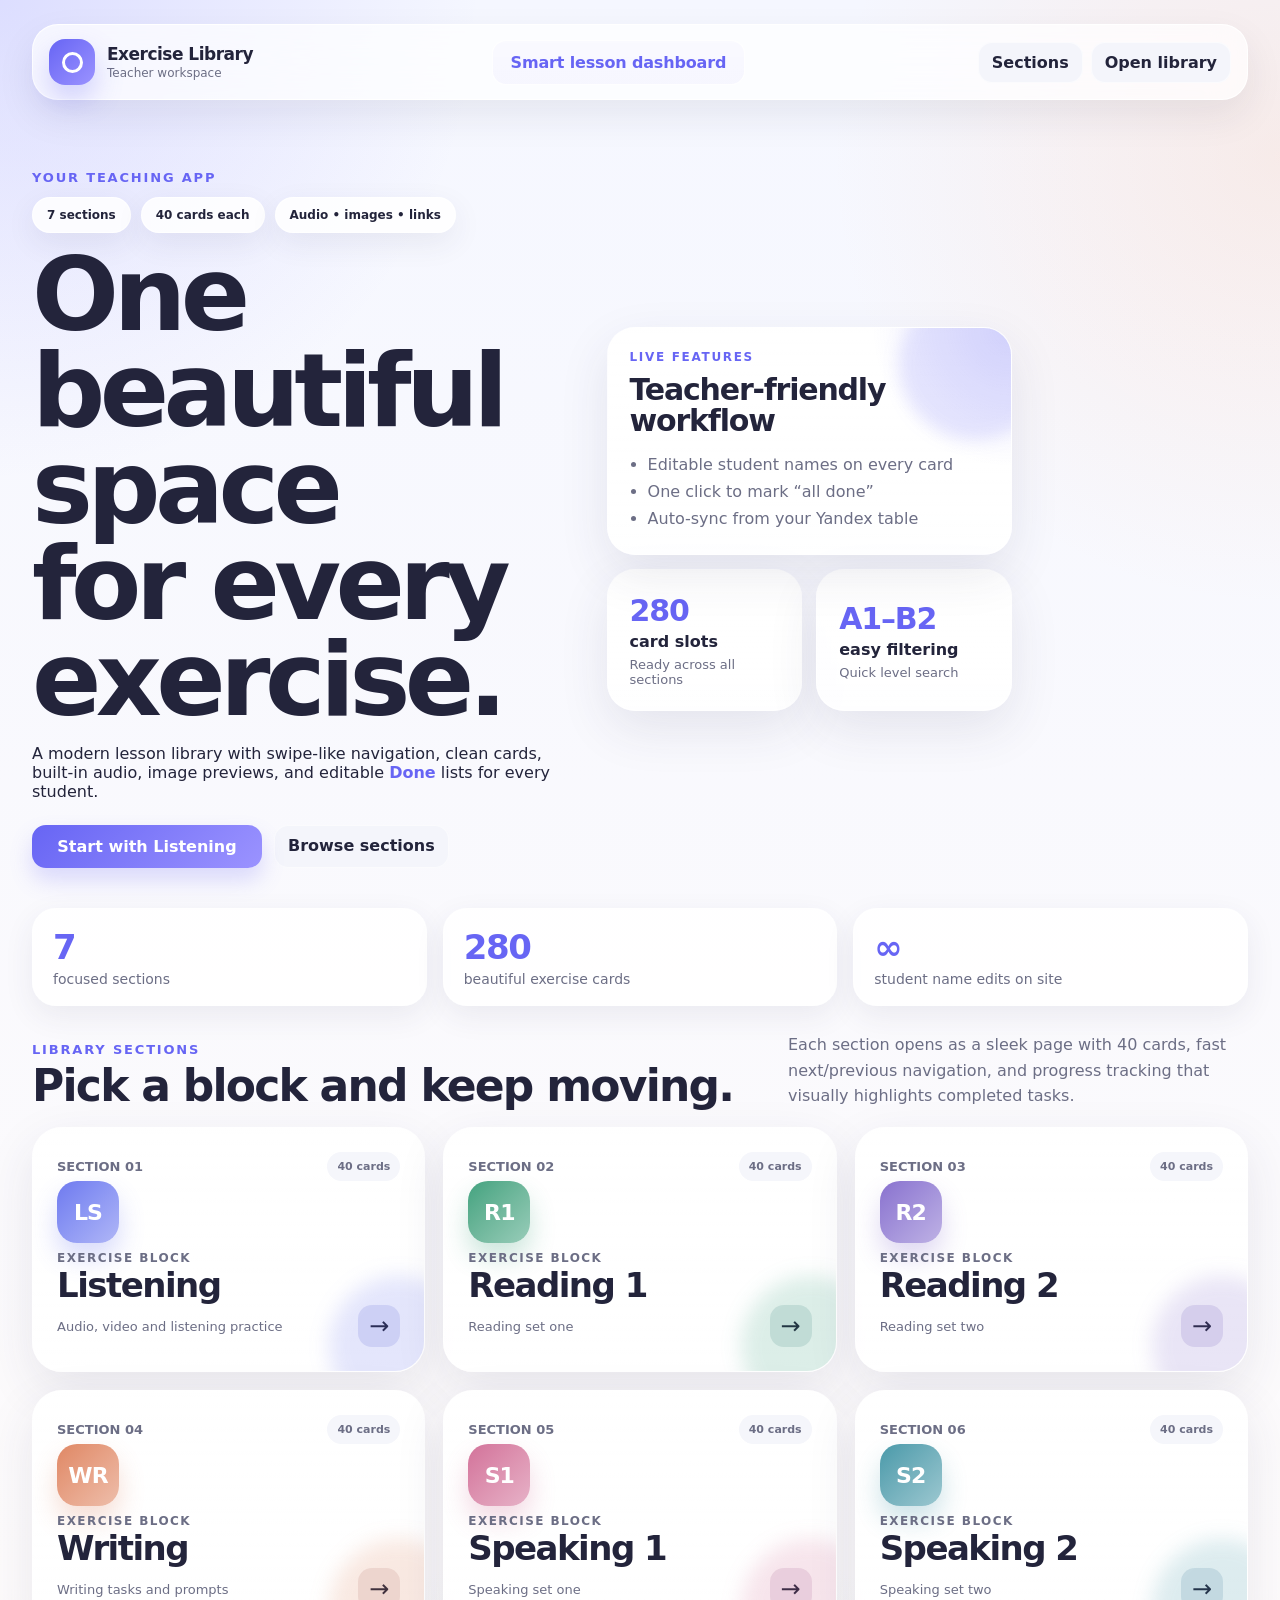
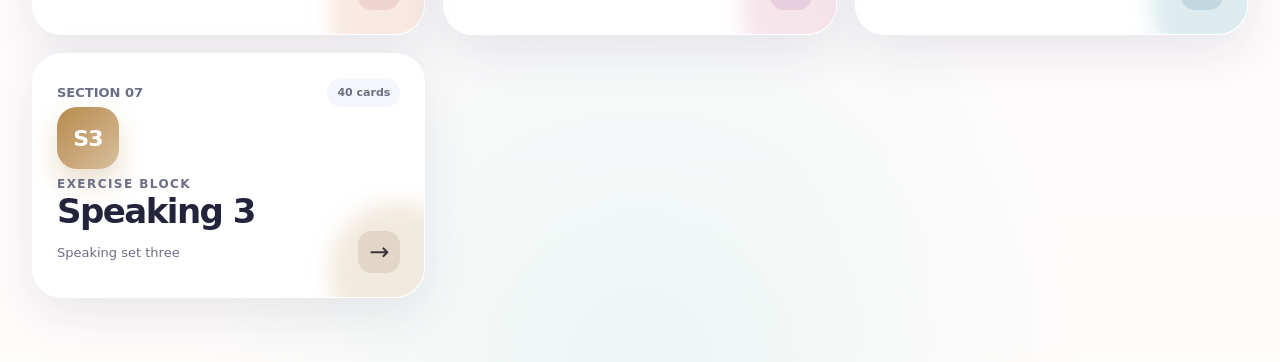
==== index.html @ 24901aa7 "Add files via upload" ====
<!doctype html>
<html lang="en">
<head>
  <meta charset="utf-8">
  <meta name="viewport" content="width=device-width,initial-scale=1">
  <meta name="theme-color" content="#f8f8ff">
  <title>Exercise Library</title>
  <link rel="stylesheet" href="assets/style.css">
</head>
<body>
  <main class="site-shell">
    <div class="topbar">
      <div class="brand">
        <div class="brand-mark"></div>
        <div><strong>Exercise Library</strong><span>Teacher workspace</span></div>
      </div>
      <div class="section-nav"><span class="nav-pill">Smart lesson dashboard</span></div>
      <div class="top-actions">
        <a class="ghost-btn" href="#sectionCards">Sections</a>
        <a class="ghost-btn" href="listening.html">Open library</a>
      </div>
    </div>

    <section class="home-hero wow-hero">
      <div class="hero-copy">
        <div class="kicker">Your teaching app</div>
        <div class="hero-chip-row">
          <span class="hero-chip">7 sections</span>
          <span class="hero-chip">40 cards each</span>
          <span class="hero-chip">Audio • images • links</span>
        </div>
        <h1>One beautiful space<br>for every exercise.</h1>
        <p>
          A modern lesson library with swipe-like navigation, clean cards, built-in audio,
          image previews, and editable <strong>Done</strong> lists for every student.
        </p>
        <div class="hero-actions">
          <a class="primary-btn hero-main-btn" href="listening.html">Start with Listening</a>
          <a class="ghost-btn hero-secondary-btn" href="#sectionCards">Browse sections</a>
        </div>
      </div>

      <aside class="hero-showcase">
        <div class="showcase-card showcase-big">
          <div class="showcase-label">Live features</div>
          <div class="showcase-title">Teacher-friendly workflow</div>
          <ul class="showcase-list">
            <li>Editable student names on every card</li>
            <li>One click to mark “all done”</li>
            <li>Auto-sync from your Yandex table</li>
          </ul>
        </div>
        <div class="showcase-stack">
          <div class="showcase-card mini">
            <span class="mini-kicker">280</span>
            <strong>card slots</strong>
            <span>Ready across all sections</span>
          </div>
          <div class="showcase-card mini">
            <span class="mini-kicker">A1–B2</span>
            <strong>easy filtering</strong>
            <span>Quick level search</span>
          </div>
        </div>
      </aside>
    </section>

    <section class="hero-stats">
      <div class="stat-card">
        <span class="stat-number">7</span>
        <span class="stat-label">focused sections</span>
      </div>
      <div class="stat-card">
        <span class="stat-number">280</span>
        <span class="stat-label">beautiful exercise cards</span>
      </div>
      <div class="stat-card">
        <span class="stat-number">∞</span>
        <span class="stat-label">student name edits on site</span>
      </div>
    </section>

    <section class="home-intro">
      <div>
        <div class="kicker">Library sections</div>
        <h2>Pick a block and keep moving.</h2>
      </div>
      <p>
        Each section opens as a sleek page with 40 cards, fast next/previous navigation,
        and progress tracking that visually highlights completed tasks.
      </p>
    </section>

    <section id="sectionCards" class="section-cards"></section>
  </main>
  <script src="assets/home.js"></script>
</body>
</html>
---- assets/style.css ----
:root {
  --ink: #23243b;
  --muted: #6c6e85;
  --paper: #f7f8ff;
  --panel: rgba(255,255,255,.82);
  --line: rgba(35,36,59,.09);
  --line-strong: rgba(35,36,59,.14);
  --shadow: 0 18px 50px rgba(45,47,86,.10);
  --shadow-soft: 0 10px 30px rgba(45,47,86,.08);
  --accent: #6765f4;
  --accent-2: #9b93ff;
  --accent-soft: #ececff;
  --complete: #e7f7ee;
  --complete-line: #69b58d;
  --success: #35a36e;
}

* { box-sizing: border-box; }
html { scroll-behavior: smooth; }
body {
  margin: 0;
  font-family: Inter, ui-sans-serif, system-ui, -apple-system, BlinkMacSystemFont, "Segoe UI", sans-serif;
  color: var(--ink);
  background:
    radial-gradient(circle at 0% 0%, rgba(110,108,255,.18), transparent 30rem),
    radial-gradient(circle at 100% 8%, rgba(255,174,127,.17), transparent 28rem),
    radial-gradient(circle at 50% 100%, rgba(85,193,194,.11), transparent 28rem),
    linear-gradient(180deg, #f5f7ff 0%, #fffcfb 100%);
  min-height: 100vh;
}

body[data-section="listening"] { --accent:#5b67ed; --accent-2:#8fa1ff; --accent-soft:#e9ebff; }
body[data-section="reading-1"] { --accent:#28966e; --accent-2:#64ca9d; --accent-soft:#e4f7ef; }
body[data-section="reading-2"] { --accent:#795ec8; --accent-2:#ac8dff; --accent-soft:#eee9ff; }
body[data-section="writing"] { --accent:#db774f; --accent-2:#ffae88; --accent-soft:#fff0e8; }
body[data-section="speaking-1"] { --accent:#cc5f8c; --accent-2:#f199bc; --accent-soft:#fdeaf2; }
body[data-section="speaking-2"] { --accent:#308c9e; --accent-2:#71c8d5; --accent-soft:#e5f5f7; }
body[data-section="speaking-3"] { --accent:#ad7a32; --accent-2:#d9a45c; --accent-soft:#f7edd9; }

button, input, select { font: inherit; }
button, a { -webkit-tap-highlight-color: transparent; }

.site-shell { max-width: 1580px; margin: 0 auto; padding: 24px 32px 64px; }
.topbar {
  position: sticky; top: 12px; z-index: 30;
  display: grid; grid-template-columns: auto 1fr auto; align-items: center; gap: 18px;
  padding: 14px 16px;
  background: rgba(255,255,255,.72);
  backdrop-filter: blur(18px) saturate(160%);
  border: 1px solid rgba(255,255,255,.92);
  border-radius: 26px;
  box-shadow: 0 16px 38px rgba(37,38,61,.08);
}
.brand { display:flex; align-items:center; gap:12px; min-width: 210px; }
.brand-mark {
  width:46px; height:46px; border-radius:16px;
  background:linear-gradient(135deg,var(--accent),var(--accent-2));
  box-shadow:0 14px 28px color-mix(in srgb, var(--accent) 28%, transparent);
  position:relative;
}
.brand-mark:after {
  content:""; width:15px; height:15px; border:3px solid white; border-radius:50%;
  position:absolute; left:13px; top:13px;
}
.brand strong { display:block; font-size:17px; letter-spacing:-.03em; }
.brand span { display:block; color:var(--muted); font-size:12px; margin-top:2px; }

.section-nav { display:flex; align-items:center; justify-content:center; gap:8px; min-width:0; }
.nav-arrow, .nav-pill, .ghost-btn, .primary-btn, .done-btn, .all-btn, .small-btn, .student-name, .student-remove {
  border:0; cursor:pointer; text-decoration:none; transition:.18s ease;
}
.nav-arrow {
  width:44px; height:44px; border-radius:14px; display:grid; place-items:center;
  color:var(--ink); background:#f4f5fb; font-size:24px; font-weight:650;
}
.nav-arrow:hover { transform:translateY(-1px); background:var(--accent-soft); color:var(--accent); }
.nav-pill {
  max-width:340px; min-width:180px; text-align:center; padding:12px 18px; border-radius:14px;
  background:linear-gradient(180deg, rgba(255,255,255,.72), rgba(255,255,255,.55)), var(--accent-soft);
  color:var(--accent); font-weight:900; letter-spacing:-.01em; border:1px solid rgba(255,255,255,.9);
}

.top-actions { display:flex; gap:8px; justify-content:flex-end; }
.ghost-btn {
  padding:11px 14px; background:#f4f5fb; color:var(--ink);
  border-radius:14px; font-weight:800; box-shadow: inset 0 0 0 1px rgba(255,255,255,.65);
}
.ghost-btn:hover { background:var(--accent-soft); color:var(--accent); transform:translateY(-1px); }

.hero { display:grid; grid-template-columns: 1fr auto; gap:28px; align-items:end; padding:58px 6px 28px; }
.kicker { font-size:13px; font-weight:900; text-transform:uppercase; letter-spacing:.14em; color:var(--accent); }
h1 { margin:7px 0 10px; font-size:clamp(42px,6vw,84px); line-height:.94; letter-spacing:-.055em; }
.hero p { margin:0; max-width:740px; color:var(--muted); font-size:18px; line-height:1.58; }
.progress-box {
  min-width:240px; padding:22px 24px; border:1px solid rgba(255,255,255,.8); border-radius:26px;
  background:linear-gradient(180deg, rgba(255,255,255,.85), rgba(255,255,255,.72));
  backdrop-filter: blur(14px); box-shadow: var(--shadow);
}
.progress-big { font-size:38px; font-weight:900; letter-spacing:-.04em; }
.progress-label { color:var(--muted); font-size:13px; margin-top:4px; }
.progress-track { height:10px; border-radius:99px; overflow:hidden; background:#ececf3; margin-top:16px; }
.progress-fill { height:100%; width:0; background:linear-gradient(90deg,var(--accent), var(--accent-2)); border-radius:99px; transition:width .3s ease; }

.toolbar { display:grid; grid-template-columns:minmax(240px,1fr) auto auto; gap:10px; margin:4px 0 22px; }
.search-box { position:relative; }
.search-box input, .toolbar select {
  width:100%; border:1px solid var(--line); background:rgba(255,255,255,.88);
  color:var(--ink); border-radius:18px; padding:14px 16px; outline:none; box-shadow: var(--shadow-soft);
}
.search-box input:focus, .toolbar select:focus {
  border-color:color-mix(in srgb,var(--accent) 55%, white);
  box-shadow:0 0 0 4px var(--accent-soft);
}

.cards-grid { display:grid; grid-template-columns:repeat(4,minmax(0,1fr)); gap:18px; }
.exercise-card {
  position:relative; overflow:hidden; display:flex; flex-direction:column; min-height:420px;
  border:1px solid rgba(255,255,255,.86);
  background:linear-gradient(180deg, rgba(255,255,255,.96), rgba(255,255,255,.89));
  border-radius:30px; box-shadow:0 14px 34px rgba(50,52,91,.10); transition:transform .24s ease, box-shadow .24s ease, border-color .24s ease;
  isolation:isolate;
}
.exercise-card::after {
  content:""; position:absolute; inset:0; border-radius:30px; padding:1px;
  background:linear-gradient(145deg, color-mix(in srgb, var(--accent) 28%, white), rgba(255,255,255,0) 20%, rgba(255,255,255,0) 70%, color-mix(in srgb, var(--accent) 18%, white));
  -webkit-mask: linear-gradient(#000 0 0) content-box, linear-gradient(#000 0 0);
  -webkit-mask-composite: xor; mask-composite: exclude;
  opacity:.55; pointer-events:none;
}
.exercise-card::before {
  content:""; position:absolute; inset:-35% -10% auto auto; width:180px; height:180px; border-radius:50%;
  background:color-mix(in srgb, var(--accent) 11%, transparent); filter:blur(18px); opacity:.7; z-index:0; transition:transform .24s ease, opacity .24s ease;
}
.exercise-card:hover { transform:translateY(-7px) scale(1.01); box-shadow:0 26px 60px rgba(50,52,91,.16); border-color:color-mix(in srgb, var(--accent) 18%, white); }
.exercise-card:hover::before { transform:scale(1.08); opacity:1; }
.exercise-card.is-complete { background:linear-gradient(145deg,#fafffc 0%,var(--complete) 100%); border-color:rgba(105,181,141,.45); }
.exercise-card.is-complete .primary-btn { box-shadow:0 12px 22px rgba(79,168,120,.18); }
.exercise-card.is-complete:before {
  content:"ALL DONE"; position:absolute; top:19px; right:-39px; z-index:5; width:150px; padding:6px 0;
  text-align:center; background:#4fa878; color:#fff; font-size:10px; font-weight:900; letter-spacing:.12em; transform:rotate(40deg);
  filter:none; width:150px; height:auto; inset:auto; border-radius:0; opacity:1;
}
.exercise-card.is-empty { opacity:.76; }
.card-media {
  height:168px; position:relative;
  background:linear-gradient(135deg,var(--accent-soft),#fff); overflow:hidden;
}
.card-media::before {
  content:""; position:absolute; inset:0; z-index:1;
  background:linear-gradient(180deg, rgba(255,255,255,.08), rgba(255,255,255,0) 32%, rgba(22,22,44,.10));
  pointer-events:none;
}
.card-media:after {
  content:""; position:absolute; inset:auto -10% -55px auto; width:160px; height:160px;
  border-radius:50%; background:color-mix(in srgb,var(--accent) 12%, transparent);
  filter: blur(16px);
}
.card-media img { width:100%; height:100%; object-fit:cover; display:block; }
.media-placeholder { width:100%; height:100%; background:
  linear-gradient(135deg, transparent 25%, rgba(255,255,255,.8) 25% 27%, transparent 27% 74%, rgba(255,255,255,.8) 74% 76%, transparent 76%),
  radial-gradient(circle at 26% 30%, color-mix(in srgb,var(--accent) 18%,transparent) 0 18%, transparent 19%),
  linear-gradient(135deg,var(--accent-soft),#fff); }
.card-number {
  position:absolute; left:14px; top:14px; display:grid; place-items:center; min-width:40px; height:40px; padding:0 11px;
  border-radius:14px; background:rgba(255,255,255,.92); backdrop-filter:blur(10px);
  font-size:13px; font-weight:900; color:var(--accent); box-shadow:0 8px 18px rgba(40,42,70,.10);
}
.level-badge {
  position:absolute; left:66px; top:14px; padding:10px 11px; border-radius:14px; background:rgba(255,255,255,.92);
  backdrop-filter:blur(8px); font-size:11px; font-weight:850; color:var(--ink);
}
.card-body { padding:18px; display:flex; flex:1; flex-direction:column; position:relative; z-index:1; }
.card-topline { display:flex; justify-content:space-between; align-items:center; gap:8px; margin-bottom:10px; }
.tiny-pill, .student-counter {
  display:inline-flex; align-items:center; padding:7px 10px; border-radius:999px; font-size:11px; font-weight:800;
}
.tiny-pill { background:var(--accent-soft); color:var(--accent); }
.student-counter { background:#f4f5fb; color:var(--muted); }
.card-accent-line { height:4px; width:74px; border-radius:999px; background:linear-gradient(90deg,var(--accent),var(--accent-2)); margin:4px 0 12px; box-shadow:0 8px 14px color-mix(in srgb, var(--accent) 20%, transparent); }
.card-title { margin:0 0 8px; font-size:21px; line-height:1.12; letter-spacing:-.03em; }
.exercise-card:hover .card-title { color:var(--accent); }
.card-note { min-height:42px; margin:0 0 14px; color:var(--muted); font-size:13px; line-height:1.5; }
.audio-wrap {
  margin:0 0 14px; border-radius:16px; padding:10px; background:#f7f8fc; border:1px solid rgba(35,36,59,.06);
  box-shadow: inset 0 1px 0 rgba(255,255,255,.9);
}
audio { width:100%; height:34px; }
.card-actions { display:grid; grid-template-columns:1fr 1fr; gap:8px; margin-top:auto; }
.primary-btn {
  display:flex; align-items:center; justify-content:center; padding:12px 12px; border-radius:14px;
  background:linear-gradient(135deg,var(--accent),var(--accent-2)); color:#fff; font-weight:900;
  box-shadow:0 12px 22px color-mix(in srgb, var(--accent) 22%, transparent);
  position:relative; overflow:hidden;
}
.primary-btn::after {
  content:""; position:absolute; inset:0; transform:translateX(-115%);
  background:linear-gradient(90deg, transparent, rgba(255,255,255,.28), transparent); transition:transform .38s ease;
}
.primary-btn:hover { filter:brightness(.98); transform:translateY(-1px); }
.exercise-card:hover .primary-btn::after { transform:translateX(115%); }
.primary-btn.disabled { pointer-events:none; background:#e4e4eb; color:#9797a6; box-shadow:none; }
.done-btn, .all-btn { padding:11px 11px; border-radius:14px; font-weight:900; }
.done-btn {
  background:#f2f3f9; color:var(--ink); border:1px solid rgba(35,36,59,.06);
  box-shadow: inset 0 1px 0 rgba(255,255,255,.9);
}
.done-btn:hover { background:var(--accent-soft); color:var(--accent); }
.all-btn {
  grid-column:1/-1; background:#fff; border:1px solid var(--line-strong); color:#56586d;
  box-shadow: inset 0 1px 0 rgba(255,255,255,.85);
}
.all-btn:hover { border-color:color-mix(in srgb, var(--accent) 24%, white); color:var(--accent); }
.all-btn.active { background:#4fa878; color:#fff; border-color:#4fa878; box-shadow:none; }

.students-panel {
  max-height:0; opacity:0; margin-top:12px;
  border-radius:18px; background:linear-gradient(180deg, #fafbff, #f5f6fc);
  border:1px solid rgba(35,36,59,.06); overflow:hidden;
  transition:max-height .24s ease, opacity .18s ease, padding .18s ease;
  padding:0 14px;
}
.students-panel.open { max-height:220px; opacity:1; padding:14px; }
.students-head { display:flex; justify-content:space-between; gap:10px; align-items:center; margin-bottom:10px; }
.students-title { font-size:13px; font-weight:900; }
.students-tip { color:var(--muted); font-size:11px; }
.student-form { display:flex; gap:8px; }
.student-form input, .chip-edit-input {
  min-width:0; flex:1; padding:11px 12px; border:1px solid #e0e3f0; border-radius:12px; background:#fff; outline:none;
}
.student-form input:focus, .chip-edit-input:focus { border-color: color-mix(in srgb,var(--accent) 50%, white); box-shadow: 0 0 0 4px var(--accent-soft); }
.small-btn {
  padding:11px 14px; border-radius:12px; background:var(--accent); color:#fff; font-weight:900;
  box-shadow:0 8px 18px color-mix(in srgb, var(--accent) 18%, transparent);
}
.student-list { display:flex; flex-wrap:wrap; gap:8px; margin-top:10px; }
.student-chip {
  display:inline-flex; gap:6px; align-items:center; padding:6px; border-radius:999px; background:#fff; border:1px solid #e6e8f2;
  box-shadow: 0 4px 10px rgba(32,33,61,.04); transition:transform .15s ease, box-shadow .15s ease;
}
.student-chip:hover { transform:translateY(-1px); box-shadow: 0 8px 16px rgba(32,33,61,.08); }
.student-name {
  padding:6px 10px; border-radius:999px; background:transparent; color:var(--ink); font-size:12px; font-weight:800;
}
.student-name:hover { background:var(--accent-soft); color:var(--accent); }
.student-remove {
  width:28px; height:28px; display:grid; place-items:center; border-radius:999px; background:#f4f5fb; color:#8d90a6; font-weight:900; font-size:14px;
}
.student-remove:hover { background:#ffe9ed; color:#cc5f8c; }
.empty-students { color:#9a9aa8; font-size:12px; padding:2px 0; }

.section-footer { margin-top:36px; display:flex; justify-content:space-between; gap:14px; align-items:center; }
.footer-nav { display:flex; gap:10px; }
.footer-nav a {
  text-decoration:none; padding:13px 18px; border-radius:16px; background:#fff; border:1px solid var(--line); color:var(--ink); font-weight:900; box-shadow: var(--shadow-soft);
}
.footer-nav a:hover { background:var(--accent-soft); color:var(--accent); }
.sync-note { color:var(--muted); font-size:12px; text-align:right; }

/* Home */
.home-hero { padding:70px 0 32px; max-width:980px; }
.home-hero h1 { font-size:clamp(48px,8vw,104px); }
.section-cards { display:grid; grid-template-columns:repeat(3,1fr); gap:18px; }
.section-tile {
  min-height:220px; padding:24px; border-radius:30px; border:1px solid rgba(255,255,255,.82);
  background:linear-gradient(180deg, rgba(255,255,255,.95), rgba(255,255,255,.88));
  box-shadow:var(--shadow); text-decoration:none; color:var(--ink); display:flex; flex-direction:column; justify-content:space-between; transition:.2s ease;
}
.section-tile:hover { transform:translateY(-4px); }
.tile-index { color:var(--muted); font-size:13px; font-weight:800; }
.section-tile h2 { margin:0; font-size:34px; letter-spacing:-.045em; }
.tile-bottom { display:flex; justify-content:space-between; align-items:center; color:var(--muted); font-size:13px; }
.tile-arrow { width:42px; height:42px; display:grid; place-items:center; border-radius:14px; background:#f3f3f8; font-size:24px; color:var(--ink); }

.toast {
  position:fixed; right:24px; bottom:24px; z-index:60; padding:12px 16px; border-radius:14px;
  background:#25263d; color:white; font-size:13px; font-weight:700; opacity:0; transform:translateY(10px);
  pointer-events:none; transition:.2s ease; box-shadow: 0 16px 30px rgba(0,0,0,.18);
}
.toast.show { opacity:1; transform:translateY(0); }

@media (max-width:1180px) {
  .cards-grid{grid-template-columns:repeat(3,1fr)}
  .section-cards{grid-template-columns:repeat(2,1fr)}
  .topbar{grid-template-columns:auto 1fr}
  .top-actions{display:none}
}
@media (max-width:860px) {
  .site-shell{padding:16px 16px 48px}
  .topbar{position:relative;top:0;grid-template-columns:1fr}
  .brand{justify-content:center}
  .section-nav{order:2}
  .hero{grid-template-columns:1fr;padding-top:38px}
  .progress-box{width:100%}
  .cards-grid{grid-template-columns:repeat(2,1fr)}
  .toolbar{grid-template-columns:1fr 1fr}
  .search-box{grid-column:1/-1}
  .section-footer{align-items:flex-start;flex-direction:column}
  .sync-note{text-align:left}
}
@media (max-width:590px) {
  .cards-grid,.section-cards{grid-template-columns:1fr}
  .section-nav{gap:5px}
  .nav-pill{min-width:0;flex:1}
  .hero p{font-size:16px}
  .exercise-card{min-height:380px}
  .card-actions{grid-template-columns:1fr}
  .all-btn{grid-column:auto}
  .footer-nav{width:100%;flex-direction:column}
  .footer-nav a{text-align:center}
  .home-hero{padding-top:45px}
  .students-head{align-items:flex-start; flex-direction:column}
}


/* WOW home page */
.wow-hero {
  display:grid;
  grid-template-columns: minmax(0,1.15fr) minmax(320px,.85fr);
  align-items:center;
  gap:26px;
}
.hero-copy p strong { color: var(--accent); }
.hero-chip-row { display:flex; flex-wrap:wrap; gap:10px; margin:12px 0 14px; }
.hero-chip {
  display:inline-flex; align-items:center; padding:10px 14px; border-radius:999px;
  background:rgba(255,255,255,.85); border:1px solid rgba(255,255,255,.95);
  box-shadow: var(--shadow-soft); color:var(--ink); font-size:12px; font-weight:800;
}
.hero-actions { display:flex; gap:12px; margin-top:24px; flex-wrap:wrap; }
.hero-main-btn { min-width:230px; }
.hero-secondary-btn { text-align:center; }
.hero-showcase { display:grid; gap:14px; }
.showcase-card {
  border-radius:28px; padding:22px; background:linear-gradient(180deg, rgba(255,255,255,.96), rgba(255,255,255,.86));
  border:1px solid rgba(255,255,255,.88); box-shadow: var(--shadow);
}
.showcase-big {
  position:relative; overflow:hidden;
  background:
    radial-gradient(circle at 100% 0%, color-mix(in srgb, var(--accent) 18%, transparent), transparent 30%),
    linear-gradient(180deg, rgba(255,255,255,.96), rgba(255,255,255,.88));
}
.showcase-big:after {
  content:""; position:absolute; right:-38px; top:-38px; width:150px; height:150px; border-radius:50%;
  background: color-mix(in srgb, var(--accent) 14%, transparent); filter: blur(8px);
}
.showcase-label { color:var(--accent); font-size:12px; font-weight:900; text-transform:uppercase; letter-spacing:.14em; }
.showcase-title { margin-top:10px; font-size:30px; line-height:1.05; letter-spacing:-.04em; font-weight:900; }
.showcase-list { margin:14px 0 0; padding:0 0 0 18px; color:var(--muted); line-height:1.7; }
.showcase-stack { display:grid; grid-template-columns:1fr 1fr; gap:14px; }
.showcase-card.mini { min-height:142px; display:flex; flex-direction:column; justify-content:center; }
.mini-kicker { color:var(--accent); font-size:30px; font-weight:900; letter-spacing:-.04em; }
.showcase-card.mini strong { margin-top:4px; font-size:16px; }
.showcase-card.mini span:last-child { margin-top:6px; color:var(--muted); font-size:13px; }
.hero-stats { display:grid; grid-template-columns:repeat(3,1fr); gap:16px; margin:8px 0 26px; }
.stat-card {
  padding:18px 20px; border-radius:24px; background:rgba(255,255,255,.86); border:1px solid rgba(255,255,255,.9);
  box-shadow: var(--shadow-soft); display:flex; flex-direction:column; gap:4px;
}
.stat-number { font-size:34px; font-weight:900; letter-spacing:-.04em; color:var(--accent); }
.stat-label { color:var(--muted); font-size:14px; }
.home-intro {
  display:grid; grid-template-columns:minmax(0,1fr) minmax(260px,460px); gap:18px; align-items:end;
  margin:18px 0 18px;
}
.home-intro h2 { margin:6px 0 0; font-size:clamp(28px,4vw,44px); line-height:1.05; letter-spacing:-.04em; }
.home-intro p { margin:0; color:var(--muted); line-height:1.6; }
.tile-meta { display:flex; justify-content:space-between; gap:10px; align-items:center; }
.tile-tag {
  display:inline-flex; align-items:center; padding:8px 10px; border-radius:999px; background:#f5f6fb; color:var(--muted); font-size:11px; font-weight:800;
}
.tile-icon {
  width:62px; height:62px; display:grid; place-items:center; border-radius:20px;
  background:linear-gradient(135deg, color-mix(in srgb, var(--tile-accent) 88%, white), color-mix(in srgb, var(--tile-accent) 48%, white));
  color:#fff; font-size:22px; font-weight:900; letter-spacing:-.04em; box-shadow:0 14px 26px color-mix(in srgb, var(--tile-accent) 24%, transparent);
}
.section-kicker { margin-top:8px; color:var(--muted); font-size:12px; font-weight:800; text-transform:uppercase; letter-spacing:.12em; }
.section-tile {
  min-height:240px; padding:24px; border-radius:30px; border:1px solid rgba(255,255,255,.82);
  background:linear-gradient(180deg, rgba(255,255,255,.96), rgba(255,255,255,.88)); position:relative; overflow:hidden;
}
.section-tile:before {
  content:""; position:absolute; inset:auto -45px -45px auto; width:140px; height:140px; border-radius:50%;
  background: color-mix(in srgb, var(--tile-accent) 16%, transparent); filter: blur(10px);
}
.section-tile:hover { transform:translateY(-6px); box-shadow:0 24px 54px rgba(50,52,91,.15); }
.tile-arrow { background: color-mix(in srgb, var(--tile-accent) 10%, #f3f3f8); }

@media (max-width: 1000px) {
  .wow-hero { grid-template-columns:1fr; }
  .hero-stats { grid-template-columns:1fr; }
  .home-intro { grid-template-columns:1fr; }
}
@media (max-width: 590px) {
  .showcase-stack { grid-template-columns:1fr; }
  .hero-actions { flex-direction:column; }
  .hero-main-btn, .hero-secondary-btn { width:100%; }
}
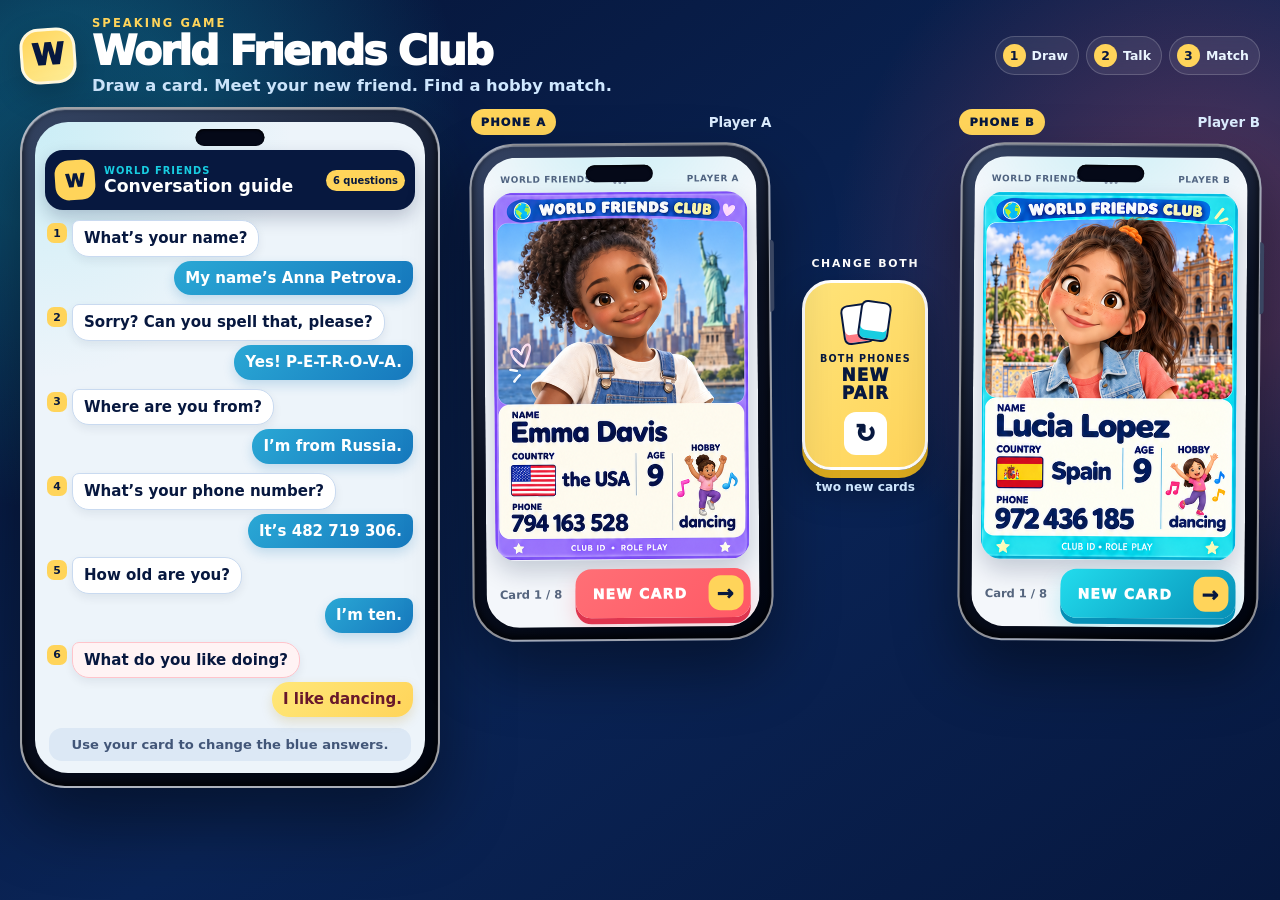
==== commit d8ea1a3f: "Add files via upload" ====
--- a/index.html
+++ b/index.html
@@ -1,98 +1,149 @@
 <!doctype html>
 <html lang="en">
-<head>
-  <meta charset="utf-8">
-  <meta name="viewport" content="width=device-width,initial-scale=1">
-  <meta name="theme-color" content="#f8f8ff">
-  <title>Exercise Library</title>
-  <link rel="stylesheet" href="assets/style.css">
-</head>
-<body>
-  <main class="site-shell">
-    <div class="topbar">
-      <div class="brand">
-        <div class="brand-mark"></div>
-        <div><strong>Exercise Library</strong><span>Teacher workspace</span></div>
+  <head>
+    <meta charset="UTF-8" />
+    <meta name="viewport" content="width=device-width, initial-scale=1.0" />
+    <meta name="theme-color" content="#07183f" />
+    <meta
+      name="description"
+      content="A classroom speaking game for meeting new friends and finding a hobby match."
+    />
+    <title>World Friends Club</title>
+    <link rel="stylesheet" href="styles.css" />
+    <script src="app.js" defer></script>
+  </head>
+  <body>
+    <main class="app-shell">
+      <header class="masthead">
+        <div class="brand-mark" aria-hidden="true">W</div>
+        <div class="title-group">
+          <p class="eyebrow">SPEAKING GAME</p>
+          <h1>World Friends Club</h1>
+          <p class="mission">Draw a card. Meet your new friend. Find a hobby match.</p>
+        </div>
+        <div class="mini-steps" aria-label="How to play">
+          <span><b>1</b> Draw</span>
+          <span><b>2</b> Talk</span>
+          <span><b>3</b> Match</span>
+        </div>
+      </header>
+
+      <div class="workspace">
+        <aside class="chat-guide" aria-labelledby="guide-title">
+          <div class="chat-phone">
+            <div class="chat-speaker" aria-hidden="true"></div>
+            <div class="chat-screen">
+              <div class="chat-topbar">
+                <div class="chat-avatar" aria-hidden="true">W</div>
+                <div>
+                  <p>WORLD FRIENDS</p>
+                  <h2 id="guide-title">Conversation guide</h2>
+                </div>
+                <span class="question-count">6 questions</span>
+              </div>
+
+              <ol class="chat-thread">
+                <li class="exchange">
+                  <div class="bubble question">What’s your name?</div>
+                  <div class="bubble answer">My name’s Anna Petrova.</div>
+                </li>
+                <li class="exchange">
+                  <div class="bubble question">Sorry? Can you spell that, please?</div>
+                  <div class="bubble answer">Yes! P-E-T-R-O-V-A.</div>
+                </li>
+                <li class="exchange">
+                  <div class="bubble question">Where are you from?</div>
+                  <div class="bubble answer">I’m from Russia.</div>
+                </li>
+                <li class="exchange">
+                  <div class="bubble question">What’s your phone number?</div>
+                  <div class="bubble answer">It’s 482 719 306.</div>
+                </li>
+                <li class="exchange">
+                  <div class="bubble question">How old are you?</div>
+                  <div class="bubble answer">I’m ten.</div>
+                </li>
+                <li class="exchange hobby-exchange">
+                  <div class="bubble question">What do you like doing?</div>
+                  <div class="bubble answer">I like dancing.</div>
+                </li>
+              </ol>
+
+              <p class="chat-note">Use your card to change the blue answers.</p>
+            </div>
+          </div>
+        </aside>
+
+        <section class="game-panel" aria-label="Two-player card game">
+          <div class="game-board">
+            <article class="player player-a">
+              <div class="player-label">
+                <span>PHONE A</span>
+                <strong>Player A</strong>
+              </div>
+
+              <div class="phone">
+                <div class="phone-speaker" aria-hidden="true"></div>
+                <div class="phone-screen">
+                  <div class="status-bar">
+                    <span>WORLD FRIENDS</span>
+                    <span class="signal" aria-hidden="true"><i></i><i></i><i></i></span>
+                    <span>PLAYER A</span>
+                  </div>
+                  <div class="card-stage" id="stage-a">
+                    <img id="card-a" src="" alt="" />
+                  </div>
+                  <div class="phone-actions">
+                    <span class="counter" id="counter-a" aria-live="polite">Card 1 / 8</span>
+                    <button type="button" class="single-button" id="draw-a">
+                      <span>NEW CARD</span>
+                      <span class="button-arrow" aria-hidden="true">→</span>
+                    </button>
+                  </div>
+                </div>
+              </div>
+            </article>
+
+            <div class="pair-control">
+              <p>CHANGE BOTH</p>
+              <button type="button" class="pair-button" id="draw-both">
+                <span class="pair-cards" aria-hidden="true"><i></i><i></i></span>
+                <span class="pair-copy"><small>BOTH PHONES</small>NEW PAIR</span>
+                <span class="pair-arrow" aria-hidden="true">↻</span>
+              </button>
+              <span class="pair-hint">two new cards</span>
+            </div>
+
+            <article class="player player-b">
+              <div class="player-label">
+                <span>PHONE B</span>
+                <strong>Player B</strong>
+              </div>
+
+              <div class="phone">
+                <div class="phone-speaker" aria-hidden="true"></div>
+                <div class="phone-screen">
+                  <div class="status-bar">
+                    <span>WORLD FRIENDS</span>
+                    <span class="signal" aria-hidden="true"><i></i><i></i><i></i></span>
+                    <span>PLAYER B</span>
+                  </div>
+                  <div class="card-stage" id="stage-b">
+                    <img id="card-b" src="" alt="" />
+                  </div>
+                  <div class="phone-actions">
+                    <span class="counter" id="counter-b" aria-live="polite">Card 1 / 8</span>
+                    <button type="button" class="single-button" id="draw-b">
+                      <span>NEW CARD</span>
+                      <span class="button-arrow" aria-hidden="true">→</span>
+                    </button>
+                  </div>
+                </div>
+              </div>
+            </article>
+          </div>
+        </section>
       </div>
-      <div class="section-nav"><span class="nav-pill">Smart lesson dashboard</span></div>
-      <div class="top-actions">
-        <a class="ghost-btn" href="#sectionCards">Sections</a>
-        <a class="ghost-btn" href="listening.html">Open library</a>
-      </div>
-    </div>
-
-    <section class="home-hero wow-hero">
-      <div class="hero-copy">
-        <div class="kicker">Your teaching app</div>
-        <div class="hero-chip-row">
-          <span class="hero-chip">7 sections</span>
-          <span class="hero-chip">40 cards each</span>
-          <span class="hero-chip">Audio • images • links</span>
-        </div>
-        <h1>One beautiful space<br>for every exercise.</h1>
-        <p>
-          A modern lesson library with swipe-like navigation, clean cards, built-in audio,
-          image previews, and editable <strong>Done</strong> lists for every student.
-        </p>
-        <div class="hero-actions">
-          <a class="primary-btn hero-main-btn" href="listening.html">Start with Listening</a>
-          <a class="ghost-btn hero-secondary-btn" href="#sectionCards">Browse sections</a>
-        </div>
-      </div>
-
-      <aside class="hero-showcase">
-        <div class="showcase-card showcase-big">
-          <div class="showcase-label">Live features</div>
-          <div class="showcase-title">Teacher-friendly workflow</div>
-          <ul class="showcase-list">
-            <li>Editable student names on every card</li>
-            <li>One click to mark “all done”</li>
-            <li>Auto-sync from your Yandex table</li>
-          </ul>
-        </div>
-        <div class="showcase-stack">
-          <div class="showcase-card mini">
-            <span class="mini-kicker">280</span>
-            <strong>card slots</strong>
-            <span>Ready across all sections</span>
-          </div>
-          <div class="showcase-card mini">
-            <span class="mini-kicker">A1–B2</span>
-            <strong>easy filtering</strong>
-            <span>Quick level search</span>
-          </div>
-        </div>
-      </aside>
-    </section>
-
-    <section class="hero-stats">
-      <div class="stat-card">
-        <span class="stat-number">7</span>
-        <span class="stat-label">focused sections</span>
-      </div>
-      <div class="stat-card">
-        <span class="stat-number">280</span>
-        <span class="stat-label">beautiful exercise cards</span>
-      </div>
-      <div class="stat-card">
-        <span class="stat-number">∞</span>
-        <span class="stat-label">student name edits on site</span>
-      </div>
-    </section>
-
-    <section class="home-intro">
-      <div>
-        <div class="kicker">Library sections</div>
-        <h2>Pick a block and keep moving.</h2>
-      </div>
-      <p>
-        Each section opens as a sleek page with 40 cards, fast next/previous navigation,
-        and progress tracking that visually highlights completed tasks.
-      </p>
-    </section>
-
-    <section id="sectionCards" class="section-cards"></section>
-  </main>
-  <script src="assets/home.js"></script>
-</body>
+    </main>
+  </body>
 </html>
--- a/styles.css
+++ b/styles.css
@@ -0,0 +1,808 @@
+:root {
+  color-scheme: light;
+  --ink: #07183f;
+  --ink-soft: #22335d;
+  --paper: #fffdf7;
+  --coral: #ff5965;
+  --coral-dark: #df354f;
+  --cyan: #18cde1;
+  --cyan-dark: #0790b7;
+  --yellow: #ffd45a;
+  --line: #dbe4f0;
+  --shadow: 0 24px 70px rgba(0, 9, 35, 0.28);
+}
+
+* {
+  box-sizing: border-box;
+}
+
+html {
+  min-width: 320px;
+  background: #07183f;
+}
+
+body {
+  margin: 0;
+  min-width: 320px;
+  min-height: 100vh;
+  color: var(--ink);
+  font-family: ui-rounded, "Arial Rounded MT Bold", "Trebuchet MS", system-ui, sans-serif;
+  background:
+    radial-gradient(circle at 6% 14%, rgba(24, 205, 225, 0.27) 0 8%, transparent 27%),
+    radial-gradient(circle at 94% 28%, rgba(255, 89, 101, 0.24) 0 8%, transparent 27%),
+    linear-gradient(145deg, #061436 0%, #0a2456 55%, #07183f 100%);
+}
+
+body::before {
+  position: fixed;
+  inset: 0;
+  z-index: -1;
+  content: "";
+  opacity: 0.18;
+  background-image:
+    linear-gradient(rgba(255, 255, 255, 0.12) 1px, transparent 1px),
+    linear-gradient(90deg, rgba(255, 255, 255, 0.12) 1px, transparent 1px);
+  background-size: 48px 48px;
+  mask-image: linear-gradient(to bottom, black, transparent 85%);
+}
+
+button {
+  font: inherit;
+}
+
+.app-shell {
+  width: min(1720px, calc(100% - 40px));
+  margin: 0 auto;
+  padding: 16px 0 28px;
+}
+
+.masthead {
+  display: grid;
+  grid-template-columns: auto minmax(0, 1fr) auto;
+  gap: 16px;
+  align-items: center;
+  margin-bottom: 12px;
+  color: white;
+}
+
+.brand-mark {
+  display: grid;
+  width: 56px;
+  height: 56px;
+  place-items: center;
+  border: 3px solid rgba(255, 255, 255, 0.76);
+  border-radius: 19px;
+  color: var(--ink);
+  font-size: 1.85rem;
+  font-weight: 1000;
+  line-height: 1;
+  background: linear-gradient(145deg, var(--yellow), #ffef99);
+  box-shadow: 0 10px 30px rgba(0, 0, 0, 0.2);
+  transform: rotate(-4deg);
+}
+
+.title-group p,
+.title-group h1 {
+  margin: 0;
+}
+
+.eyebrow {
+  color: var(--yellow);
+  font-size: 0.72rem;
+  font-weight: 900;
+  letter-spacing: 0.18em;
+}
+
+h1 {
+  margin-top: 1px !important;
+  font-size: clamp(1.9rem, 3.2vw, 3rem);
+  font-weight: 1000;
+  line-height: 0.98;
+  letter-spacing: -0.05em;
+}
+
+.mission {
+  margin-top: 5px !important;
+  color: #cfe8ff;
+  font-family: system-ui, sans-serif;
+  font-size: clamp(0.9rem, 1.3vw, 1.02rem);
+  font-weight: 650;
+}
+
+.mini-steps {
+  display: flex;
+  gap: 7px;
+  align-items: center;
+}
+
+.mini-steps span {
+  display: flex;
+  gap: 6px;
+  align-items: center;
+  padding: 7px 10px 7px 7px;
+  border: 1px solid rgba(255, 255, 255, 0.18);
+  border-radius: 999px;
+  color: #eaf5ff;
+  font-family: system-ui, sans-serif;
+  font-size: 0.78rem;
+  font-weight: 750;
+  background: rgba(255, 255, 255, 0.08);
+  backdrop-filter: blur(8px);
+}
+
+.mini-steps b {
+  display: grid;
+  width: 23px;
+  height: 23px;
+  place-items: center;
+  border-radius: 50%;
+  color: var(--ink);
+  background: var(--yellow);
+}
+
+.workspace {
+  display: grid;
+  grid-template-columns: minmax(370px, 420px) minmax(0, 1fr);
+  gap: clamp(22px, 2.4vw, 38px);
+  align-items: start;
+}
+
+.chat-guide {
+  min-width: 0;
+}
+
+.chat-phone {
+  position: sticky;
+  top: 16px;
+  width: 100%;
+  padding: 13px;
+  border: 2px solid rgba(255, 255, 255, 0.62);
+  border-radius: 45px;
+  background: linear-gradient(145deg, #354563, #0a1021 50%, #00040f);
+  box-shadow:
+    0 34px 70px rgba(0, 0, 0, 0.42),
+    inset 0 1px 1px rgba(255, 255, 255, 0.46),
+    inset 0 -3px 8px rgba(0, 0, 0, 0.84);
+}
+
+.chat-speaker {
+  position: absolute;
+  z-index: 3;
+  top: 20px;
+  left: 50%;
+  width: 69px;
+  height: 17px;
+  border-radius: 20px;
+  background: #050918;
+  box-shadow: inset 0 1px 3px #000;
+  transform: translateX(-50%);
+}
+
+.chat-screen {
+  overflow: hidden;
+  padding: 34px 12px 12px;
+  border-radius: 33px;
+  background:
+    radial-gradient(circle at 0 0, rgba(24, 205, 225, 0.16), transparent 34%),
+    #edf4fa;
+}
+
+.chat-topbar {
+  display: grid;
+  grid-template-columns: auto 1fr auto;
+  gap: 9px;
+  align-items: center;
+  margin: -6px -2px 10px;
+  padding: 10px;
+  border-radius: 18px;
+  color: white;
+  background: var(--ink);
+  box-shadow: 0 8px 18px rgba(7, 24, 63, 0.22);
+}
+
+.chat-avatar {
+  display: grid;
+  width: 40px;
+  height: 40px;
+  place-items: center;
+  border-radius: 14px;
+  color: var(--ink);
+  font-size: 1.12rem;
+  font-weight: 1000;
+  background: var(--yellow);
+  transform: rotate(-4deg);
+}
+
+.chat-topbar p,
+.chat-topbar h2 {
+  margin: 0;
+}
+
+.chat-topbar p {
+  color: var(--cyan);
+  font-size: 0.62rem;
+  font-weight: 900;
+  letter-spacing: 0.1em;
+}
+
+.chat-topbar h2 {
+  margin-top: 2px;
+  font-size: 1.08rem;
+  line-height: 1.02;
+}
+
+.question-count {
+  padding: 5px 7px;
+  border-radius: 999px;
+  color: var(--ink);
+  font-family: system-ui, sans-serif;
+  font-size: 0.62rem;
+  font-weight: 850;
+  white-space: nowrap;
+  background: var(--yellow);
+}
+
+.chat-thread {
+  display: grid;
+  gap: 9px;
+  margin: 0;
+  padding: 0;
+  list-style: none;
+  counter-reset: prompt;
+}
+
+.exchange {
+  position: relative;
+  display: grid;
+  gap: 4px;
+  padding-left: 25px;
+  counter-increment: prompt;
+}
+
+.exchange::before {
+  position: absolute;
+  top: 3px;
+  left: 0;
+  display: grid;
+  width: 20px;
+  height: 20px;
+  place-items: center;
+  border-radius: 7px;
+  color: var(--ink);
+  content: counter(prompt);
+  font-family: system-ui, sans-serif;
+  font-size: 0.68rem;
+  font-weight: 900;
+  background: var(--yellow);
+}
+
+.bubble {
+  max-width: 94%;
+  padding: 8px 11px;
+  font-family: system-ui, sans-serif;
+  font-size: 0.94rem;
+  font-weight: 750;
+  line-height: 1.24;
+}
+
+.bubble.question {
+  justify-self: start;
+  border: 1px solid #c9daf0;
+  border-radius: 7px 17px 17px 17px;
+  color: var(--ink);
+  background: white;
+  box-shadow: 0 4px 10px rgba(7, 24, 63, 0.07);
+}
+
+.bubble.answer {
+  justify-self: end;
+  border-radius: 17px 7px 17px 17px;
+  color: white;
+  background: linear-gradient(135deg, #2aa8d5, #1678bd);
+  box-shadow: 0 5px 12px rgba(13, 116, 179, 0.2);
+}
+
+.hobby-exchange .bubble.question {
+  border-color: #ffc4cb;
+  background: #fff3f4;
+}
+
+.hobby-exchange .bubble.answer {
+  color: #68182b;
+  background: linear-gradient(135deg, #ffe778, var(--yellow));
+  box-shadow: 0 5px 12px rgba(184, 131, 0, 0.18);
+}
+
+.chat-note {
+  margin: 11px 2px 0;
+  padding: 9px 10px;
+  border-radius: 13px;
+  color: #425678;
+  font-family: system-ui, sans-serif;
+  font-size: 0.82rem;
+  font-weight: 750;
+  text-align: center;
+  background: #dce8f5;
+}
+
+.game-panel {
+  min-width: 0;
+  padding-top: 2px;
+}
+
+.pair-button,
+.single-button {
+  display: flex;
+  align-items: center;
+  border: 0;
+  color: white;
+  font-weight: 1000;
+  cursor: pointer;
+  transition: transform 150ms ease, box-shadow 150ms ease, filter 150ms ease;
+}
+
+.pair-button {
+  width: 126px;
+  min-height: 176px;
+  flex-direction: column;
+  gap: 10px;
+  justify-content: center;
+  padding: 16px 10px 12px;
+  border: 3px solid white;
+  border-radius: 29px;
+  color: var(--ink);
+  background: linear-gradient(135deg, #ffe47a, var(--yellow));
+  box-shadow: 0 8px 0 #d8a91e, 0 18px 38px rgba(0, 0, 0, 0.3);
+}
+
+.pair-cards {
+  position: relative;
+  width: 51px;
+  height: 45px;
+}
+
+.pair-cards i {
+  position: absolute;
+  display: block;
+  width: 31px;
+  height: 40px;
+  border: 2px solid var(--ink);
+  border-radius: 7px;
+  background: white;
+  box-shadow: inset 0 -8px 0 #ff7b84;
+}
+
+.pair-cards i:first-child {
+  top: 5px;
+  left: 2px;
+  transform: rotate(-8deg);
+}
+
+.pair-cards i:last-child {
+  top: 2px;
+  right: 1px;
+  box-shadow: inset 0 -8px 0 var(--cyan);
+  transform: rotate(8deg);
+}
+
+.pair-copy {
+  display: block;
+  flex: none;
+  font-size: 1.06rem;
+  line-height: 1.02;
+  letter-spacing: 0.06em;
+  text-align: center;
+}
+
+.pair-copy small {
+  display: block;
+  margin-bottom: 4px;
+  font-family: system-ui, sans-serif;
+  font-size: 0.6rem;
+  font-weight: 850;
+  letter-spacing: 0.12em;
+}
+
+.pair-arrow,
+.button-arrow {
+  display: grid;
+  place-items: center;
+  border-radius: 12px;
+  color: var(--ink);
+  background: white;
+}
+
+.pair-arrow {
+  width: 43px;
+  height: 43px;
+  font-size: 1.55rem;
+}
+
+.pair-button:hover,
+.single-button:hover {
+  filter: brightness(1.04) saturate(1.05);
+  transform: translateY(-2px);
+}
+
+.pair-button:active {
+  box-shadow: 0 3px 0 #d8a91e, 0 7px 16px rgba(255, 212, 90, 0.18);
+  transform: translateY(4px);
+}
+
+.pair-button:focus-visible,
+.single-button:focus-visible {
+  outline: 4px solid white;
+  outline-offset: 3px;
+}
+
+.game-board {
+  position: relative;
+  display: grid;
+  grid-template-columns: minmax(0, 1fr) 142px minmax(0, 1fr);
+  gap: clamp(13px, 1.8vw, 27px);
+  align-items: center;
+  justify-items: center;
+}
+
+.player {
+  display: grid;
+  justify-items: center;
+  width: 100%;
+}
+
+.player-label {
+  display: flex;
+  width: min(100%, 390px);
+  align-items: center;
+  justify-content: space-between;
+  margin-bottom: 8px;
+  color: white;
+}
+
+.player-label span {
+  padding: 6px 10px;
+  border-radius: 999px;
+  color: var(--ink);
+  font-size: 0.71rem;
+  font-weight: 1000;
+  letter-spacing: 0.1em;
+  background: var(--yellow);
+}
+
+.player-label strong {
+  color: #dcedff;
+  font-family: system-ui, sans-serif;
+  font-size: 0.84rem;
+}
+
+.phone {
+  position: relative;
+  width: min(100%, 390px);
+  padding: 12px;
+  border: 2px solid rgba(255, 255, 255, 0.55);
+  border-radius: 44px;
+  background: linear-gradient(145deg, #364565, #0a1021 48%, #00040f);
+  box-shadow:
+    0 30px 62px rgba(0, 0, 0, 0.4),
+    inset 0 1px 1px rgba(255, 255, 255, 0.45),
+    inset 0 -3px 8px rgba(0, 0, 0, 0.85);
+}
+
+.player-a .phone {
+  transform: rotate(-0.45deg);
+}
+
+.player-b .phone {
+  transform: rotate(0.45deg);
+}
+
+.phone::after {
+  position: absolute;
+  top: 96px;
+  right: -5px;
+  width: 4px;
+  height: 72px;
+  border-radius: 0 4px 4px 0;
+  content: "";
+  background: #3a4662;
+}
+
+.phone-speaker {
+  position: absolute;
+  z-index: 3;
+  top: 20px;
+  left: 50%;
+  width: 67px;
+  height: 17px;
+  border-radius: 20px;
+  background: #050918;
+  box-shadow: inset 0 1px 3px #000;
+  transform: translateX(-50%);
+}
+
+.phone-screen {
+  overflow: hidden;
+  padding: 9px;
+  border-radius: 33px;
+  background:
+    radial-gradient(circle at 50% -10%, rgba(24, 205, 225, 0.2), transparent 30%),
+    #f4f7fb;
+  box-shadow: inset 0 0 0 1px rgba(255, 255, 255, 0.18);
+}
+
+.status-bar {
+  display: grid;
+  grid-template-columns: 1fr auto 1fr;
+  gap: 8px;
+  align-items: center;
+  height: 26px;
+  padding: 0 8px;
+  color: #4f6380;
+  font-family: system-ui, sans-serif;
+  font-size: 0.56rem;
+  font-weight: 850;
+  letter-spacing: 0.06em;
+}
+
+.status-bar span:last-child {
+  text-align: right;
+}
+
+.signal {
+  display: flex;
+  gap: 2px;
+  align-items: flex-end;
+}
+
+.signal i {
+  display: block;
+  width: 3px;
+  border-radius: 3px;
+  background: #8290a5;
+}
+
+.signal i:nth-child(1) { height: 4px; }
+.signal i:nth-child(2) { height: 7px; }
+.signal i:nth-child(3) { height: 10px; }
+
+.card-stage {
+  display: grid;
+  width: 100%;
+  aspect-ratio: 498 / 720;
+  place-items: center;
+  overflow: hidden;
+  border-radius: 21px;
+  background: #dfe8f2;
+  box-shadow: 0 11px 25px rgba(7, 24, 63, 0.2);
+}
+
+.card-stage img {
+  display: block;
+  width: 100%;
+  height: 100%;
+  object-fit: fill;
+  transform-origin: 50% 60%;
+}
+
+.card-stage.is-changing img {
+  animation: card-in 420ms cubic-bezier(0.2, 0.8, 0.2, 1);
+}
+
+@keyframes card-in {
+  from {
+    opacity: 0;
+    transform: translateY(16px) scale(0.965) rotate(-0.8deg);
+  }
+  to {
+    opacity: 1;
+    transform: translateY(0) scale(1) rotate(0);
+  }
+}
+
+.phone-actions {
+  display: grid;
+  grid-template-columns: auto minmax(0, 1fr);
+  gap: 9px;
+  align-items: center;
+  padding-top: 9px;
+}
+
+.counter {
+  min-width: 71px;
+  color: #55657e;
+  font-family: system-ui, sans-serif;
+  font-size: 0.72rem;
+  font-weight: 800;
+  text-align: center;
+}
+
+.single-button {
+  min-height: 49px;
+  justify-content: space-between;
+  padding: 0 7px 0 17px;
+  border-radius: 16px;
+  font-size: 0.88rem;
+  letter-spacing: 0.08em;
+  background: linear-gradient(135deg, #ff6f76, var(--coral));
+  box-shadow: 0 6px 0 var(--coral-dark), 0 11px 21px rgba(255, 89, 101, 0.25);
+}
+
+.player-b .single-button {
+  background: linear-gradient(135deg, #22dced, var(--cyan-dark));
+  box-shadow: 0 6px 0 var(--cyan-dark), 0 11px 21px rgba(24, 205, 225, 0.25);
+}
+
+.single-button:active {
+  box-shadow: 0 3px 0 var(--coral-dark), 0 7px 16px rgba(255, 89, 101, 0.2);
+  transform: translateY(3px);
+}
+
+.player-b .single-button:active {
+  box-shadow: 0 3px 0 var(--cyan-dark), 0 7px 16px rgba(24, 205, 225, 0.2);
+}
+
+.button-arrow {
+  width: 35px;
+  height: 35px;
+  font-size: 1.25rem;
+  background: var(--yellow);
+}
+
+.pair-control {
+  display: grid;
+  gap: 10px;
+  place-items: center;
+  align-self: center;
+  text-align: center;
+}
+
+.pair-control > p {
+  margin: 0;
+  color: white;
+  font-family: system-ui, sans-serif;
+  font-size: 0.68rem;
+  font-weight: 900;
+  letter-spacing: 0.16em;
+}
+
+.pair-hint {
+  color: #cfe8ff;
+  font-family: system-ui, sans-serif;
+  font-size: 0.76rem;
+  font-weight: 750;
+}
+
+@media (max-width: 1260px) {
+  .workspace {
+    grid-template-columns: minmax(300px, 335px) minmax(0, 1fr);
+    gap: 20px;
+  }
+
+  .phone {
+    width: min(100%, 350px);
+  }
+
+  .player-label {
+    width: min(100%, 350px);
+  }
+
+  .game-board {
+    grid-template-columns: minmax(0, 1fr) 112px minmax(0, 1fr);
+    gap: 12px;
+  }
+
+  .pair-button {
+    width: 106px;
+    min-height: 158px;
+  }
+}
+
+@media (max-width: 1080px) {
+  .app-shell {
+    width: min(940px, calc(100% - 28px));
+  }
+
+  .workspace {
+    grid-template-columns: 1fr;
+  }
+
+  .chat-phone {
+    position: relative;
+    top: auto;
+    width: min(100%, 900px);
+    margin: 0 auto;
+  }
+
+  .chat-thread {
+    grid-template-columns: repeat(2, minmax(0, 1fr));
+    gap: 10px 14px;
+  }
+
+  .phone {
+    width: min(100%, 390px);
+  }
+
+  .player-label {
+    width: min(100%, 390px);
+  }
+}
+
+@media (max-width: 760px) {
+  .app-shell {
+    width: min(520px, calc(100% - 22px));
+    padding-top: 17px;
+  }
+
+  .masthead {
+    grid-template-columns: auto 1fr;
+  }
+
+  .mini-steps {
+    grid-column: 1 / -1;
+    overflow-x: auto;
+    justify-content: flex-start;
+    padding-bottom: 2px;
+  }
+
+  .brand-mark {
+    width: 50px;
+    height: 50px;
+    border-radius: 17px;
+    font-size: 1.6rem;
+  }
+
+  .chat-phone {
+    padding: 10px;
+    border-radius: 36px;
+  }
+
+  .chat-screen {
+    padding-inline: 9px;
+    border-radius: 27px;
+  }
+
+  .chat-thread {
+    grid-template-columns: 1fr;
+  }
+
+  .game-board {
+    grid-template-columns: 1fr;
+    gap: 24px;
+  }
+
+  .pair-control {
+    width: min(100%, 430px);
+  }
+
+  .pair-button {
+    width: 100%;
+    min-height: 72px;
+    flex-direction: row;
+    justify-content: space-between;
+    padding: 9px 12px;
+  }
+
+  .player-a .phone,
+  .player-b .phone {
+    transform: none;
+  }
+
+  .phone {
+    width: min(100%, 430px);
+  }
+
+  .player-label {
+    width: min(100%, 430px);
+  }
+}
+
+@media (prefers-reduced-motion: reduce) {
+  *,
+  *::before,
+  *::after {
+    scroll-behavior: auto !important;
+    animation-duration: 0.01ms !important;
+    animation-iteration-count: 1 !important;
+    transition-duration: 0.01ms !important;
+  }
+}
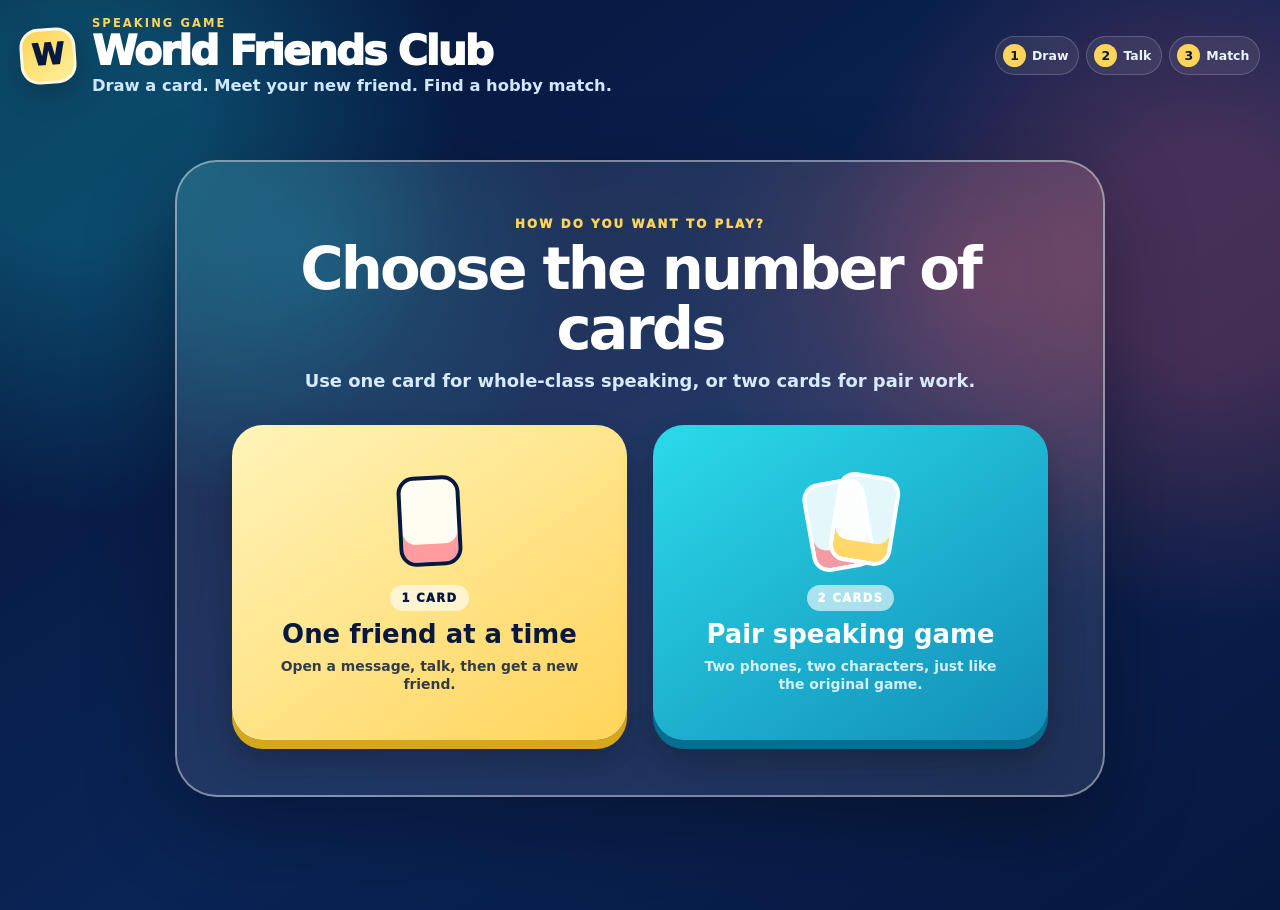
==== commit 00667b7b: "Add files via upload" ====
--- a/index.html
+++ b/index.html
@@ -21,14 +21,39 @@
           <h1>World Friends Club</h1>
           <p class="mission">Draw a card. Meet your new friend. Find a hobby match.</p>
         </div>
-        <div class="mini-steps" aria-label="How to play">
+        <button type="button" class="mode-back is-hidden" id="mode-back">← CHOOSE MODE</button>
+        <div class="mini-steps" id="mini-steps" aria-label="How to play">
           <span><b>1</b> Draw</span>
           <span><b>2</b> Talk</span>
           <span><b>3</b> Match</span>
         </div>
       </header>
 
-      <div class="workspace">
+      <section class="mode-screen" id="mode-screen" aria-labelledby="mode-title">
+        <div class="mode-card">
+          <p class="mode-kicker">HOW DO YOU WANT TO PLAY?</p>
+          <h2 id="mode-title">Choose the number of cards</h2>
+          <p class="mode-intro">Use one card for whole-class speaking, or two cards for pair work.</p>
+
+          <div class="mode-options">
+            <button type="button" class="mode-option mode-one" id="choose-one">
+              <span class="mode-icon single-card-icon" aria-hidden="true"><i></i></span>
+              <span class="mode-number">1 CARD</span>
+              <strong>One friend at a time</strong>
+              <small>Open a message, talk, then get a new friend.</small>
+            </button>
+
+            <button type="button" class="mode-option mode-two" id="choose-two">
+              <span class="mode-icon double-card-icon" aria-hidden="true"><i></i><i></i></span>
+              <span class="mode-number">2 CARDS</span>
+              <strong>Pair speaking game</strong>
+              <small>Two phones, two characters, just like the original game.</small>
+            </button>
+          </div>
+        </div>
+      </section>
+
+      <div class="workspace is-hidden" id="game-workspace">
         <aside class="chat-guide" aria-labelledby="guide-title">
           <div class="chat-phone">
             <div class="chat-speaker" aria-hidden="true"></div>
@@ -64,7 +89,7 @@
                   <div class="bubble answer">I’m ten.</div>
                 </li>
                 <li class="exchange hobby-exchange">
-                  <div class="bubble question">What do you like doing?</div>
+                  <div class="bubble question">What’s your hobby?</div>
                   <div class="bubble answer">I like dancing.</div>
                 </li>
               </ol>
@@ -74,7 +99,69 @@
           </div>
         </aside>
 
-        <section class="game-panel" aria-label="Two-player card game">
+        <section class="game-panel single-mode-panel is-hidden" id="single-mode" aria-label="One-card speaking game">
+          <div class="single-game-board">
+            <div class="single-heading">
+              <span>ONE CARD MODE</span>
+              <strong>Tap the new message to open your friend’s card.</strong>
+            </div>
+
+            <div class="phone single-phone">
+              <div class="phone-speaker" aria-hidden="true"></div>
+              <div class="phone-screen single-phone-screen">
+                <div class="status-bar">
+                  <span>WORLD FRIENDS</span>
+                  <span class="signal" aria-hidden="true"><i></i><i></i><i></i></span>
+                  <span>INBOX</span>
+                </div>
+
+                <div class="single-inbox" id="single-inbox">
+                  <div class="inbox-header">
+                    <div>
+                      <p>NEW MESSAGE</p>
+                      <h3>Someone wants to meet you!</h3>
+                    </div>
+                    <span class="unread-dot" aria-hidden="true"></span>
+                  </div>
+
+                  <button type="button" class="friend-message" id="open-single-card">
+                    <span class="message-thumb">
+                      <img id="single-thumb" src="" alt="" />
+                    </span>
+                    <span class="message-copy">
+                      <small>WORLD FRIENDS CLUB</small>
+                      <strong id="single-message-name">New friend</strong>
+                      <span>Tap to open the profile card</span>
+                    </span>
+                    <span class="message-arrow" aria-hidden="true">›</span>
+                  </button>
+
+                  <div class="inbox-tip">
+                    <span aria-hidden="true">💬</span>
+                    <p>Open the card, use the conversation guide, then come back for another friend.</p>
+                  </div>
+                </div>
+
+                <div class="single-card-view is-hidden" id="single-card-view">
+                  <div class="card-stage single-card-stage" id="stage-single">
+                    <img id="card-single" src="" alt="" />
+                  </div>
+                  <button type="button" class="back-to-inbox" id="back-to-inbox">← BACK TO MESSAGE</button>
+                </div>
+
+                <div class="single-footer">
+                  <span class="counter" id="counter-single" aria-live="polite">Friend 1 / 16</span>
+                  <button type="button" class="single-button single-next-button" id="draw-single">
+                    <span>NEXT FRIEND</span>
+                    <span class="button-arrow" aria-hidden="true">→</span>
+                  </button>
+                </div>
+              </div>
+            </div>
+          </div>
+        </section>
+
+        <section class="game-panel pair-mode-panel is-hidden" id="pair-mode" aria-label="Two-player card game">
           <div class="game-board">
             <article class="player player-a">
               <div class="player-label">
--- a/styles.css
+++ b/styles.css
@@ -806,3 +806,470 @@
     transition-duration: 0.01ms !important;
   }
 }
+
+/* Mode selection + one-card mode */
+.is-hidden {
+  display: none !important;
+}
+
+.mode-back {
+  justify-self: end;
+  padding: 10px 14px;
+  border: 2px solid rgba(255, 255, 255, 0.56);
+  border-radius: 999px;
+  color: white;
+  font-size: 0.73rem;
+  font-weight: 950;
+  letter-spacing: 0.08em;
+  background: rgba(255, 255, 255, 0.1);
+  cursor: pointer;
+  backdrop-filter: blur(8px);
+}
+
+.mode-back:hover {
+  background: rgba(255, 255, 255, 0.18);
+}
+
+.mode-screen {
+  display: grid;
+  min-height: calc(100vh - 125px);
+  place-items: center;
+  padding: 22px 0 54px;
+}
+
+.mode-card {
+  width: min(930px, 100%);
+  padding: clamp(28px, 5vw, 55px);
+  border: 2px solid rgba(255, 255, 255, 0.42);
+  border-radius: 42px;
+  text-align: center;
+  background:
+    radial-gradient(circle at 15% 15%, rgba(24, 205, 225, 0.2), transparent 28%),
+    radial-gradient(circle at 86% 18%, rgba(255, 89, 101, 0.21), transparent 30%),
+    rgba(255, 255, 255, 0.095);
+  box-shadow: 0 30px 90px rgba(0, 0, 0, 0.32);
+  backdrop-filter: blur(14px);
+}
+
+.mode-kicker,
+.mode-card h2,
+.mode-intro {
+  margin: 0;
+}
+
+.mode-kicker {
+  color: var(--yellow);
+  font-family: system-ui, sans-serif;
+  font-size: 0.74rem;
+  font-weight: 950;
+  letter-spacing: 0.18em;
+}
+
+.mode-card h2 {
+  margin-top: 8px;
+  color: white;
+  font-size: clamp(2rem, 5vw, 3.7rem);
+  line-height: 1;
+  letter-spacing: -0.05em;
+}
+
+.mode-intro {
+  margin-top: 12px;
+  color: #d7eaff;
+  font-family: system-ui, sans-serif;
+  font-size: clamp(0.95rem, 1.8vw, 1.12rem);
+  font-weight: 650;
+}
+
+.mode-options {
+  display: grid;
+  grid-template-columns: repeat(2, minmax(0, 1fr));
+  gap: clamp(16px, 3vw, 26px);
+  margin-top: 34px;
+}
+
+.mode-option {
+  position: relative;
+  display: grid;
+  min-height: 315px;
+  place-items: center;
+  align-content: center;
+  gap: 9px;
+  padding: 30px 24px;
+  border: 0;
+  border-radius: 31px;
+  color: var(--ink);
+  cursor: pointer;
+  transition: transform 160ms ease, box-shadow 160ms ease, filter 160ms ease;
+}
+
+.mode-one {
+  background: linear-gradient(145deg, #fff4ba, var(--yellow));
+  box-shadow: 0 9px 0 #d6a71a, 0 22px 35px rgba(0, 0, 0, 0.25);
+}
+
+.mode-two {
+  color: white;
+  background: linear-gradient(145deg, #2bdaea, #128db7);
+  box-shadow: 0 9px 0 #076d91, 0 22px 35px rgba(0, 0, 0, 0.25);
+}
+
+.mode-option:hover {
+  filter: brightness(1.04) saturate(1.04);
+  transform: translateY(-5px);
+}
+
+.mode-option:active {
+  transform: translateY(2px);
+}
+
+.mode-icon {
+  position: relative;
+  display: block;
+  width: 96px;
+  height: 102px;
+  margin-bottom: 3px;
+}
+
+.mode-icon i {
+  position: absolute;
+  display: block;
+  width: 63px;
+  height: 90px;
+  border: 4px solid currentColor;
+  border-radius: 17px;
+  background: rgba(255, 255, 255, 0.88);
+  box-shadow: inset 0 -18px 0 rgba(255, 89, 101, 0.58);
+}
+
+.single-card-icon i {
+  top: 5px;
+  left: 16px;
+  transform: rotate(-3deg);
+}
+
+.double-card-icon i:first-child {
+  top: 9px;
+  left: 4px;
+  transform: rotate(-10deg);
+}
+
+.double-card-icon i:last-child {
+  top: 3px;
+  right: 3px;
+  box-shadow: inset 0 -18px 0 rgba(255, 212, 90, 0.9);
+  transform: rotate(9deg);
+}
+
+.mode-number {
+  padding: 6px 11px;
+  border-radius: 999px;
+  font-size: 0.72rem;
+  font-weight: 1000;
+  letter-spacing: 0.12em;
+  background: rgba(255, 255, 255, 0.62);
+}
+
+.mode-option strong {
+  font-size: clamp(1.25rem, 2.3vw, 1.62rem);
+  line-height: 1.08;
+}
+
+.mode-option small {
+  max-width: 310px;
+  font-family: system-ui, sans-serif;
+  font-size: 0.87rem;
+  font-weight: 700;
+  line-height: 1.35;
+  opacity: 0.82;
+}
+
+.single-game-board {
+  display: grid;
+  justify-items: center;
+}
+
+.single-heading {
+  display: flex;
+  width: min(100%, 480px);
+  align-items: center;
+  justify-content: space-between;
+  gap: 18px;
+  margin-bottom: 10px;
+  color: white;
+}
+
+.single-heading span {
+  padding: 6px 10px;
+  border-radius: 999px;
+  color: var(--ink);
+  font-size: 0.7rem;
+  font-weight: 1000;
+  letter-spacing: 0.1em;
+  background: var(--yellow);
+  white-space: nowrap;
+}
+
+.single-heading strong {
+  color: #dceeff;
+  font-family: system-ui, sans-serif;
+  font-size: 0.82rem;
+  text-align: right;
+}
+
+.single-phone {
+  width: min(100%, 480px);
+  transform: rotate(0.25deg);
+}
+
+.single-phone-screen {
+  min-height: 674px;
+  display: flex;
+  flex-direction: column;
+}
+
+.single-inbox,
+.single-card-view {
+  flex: 1;
+}
+
+.single-inbox {
+  display: grid;
+  align-content: start;
+  gap: 16px;
+  padding: 14px 7px 6px;
+}
+
+.inbox-header {
+  display: flex;
+  align-items: center;
+  justify-content: space-between;
+  padding: 8px 4px 0;
+}
+
+.inbox-header p,
+.inbox-header h3 {
+  margin: 0;
+}
+
+.inbox-header p {
+  color: #1486b3;
+  font-family: system-ui, sans-serif;
+  font-size: 0.66rem;
+  font-weight: 950;
+  letter-spacing: 0.13em;
+}
+
+.inbox-header h3 {
+  margin-top: 3px;
+  font-size: 1.38rem;
+  line-height: 1.05;
+}
+
+.unread-dot {
+  width: 13px;
+  height: 13px;
+  border: 3px solid white;
+  border-radius: 50%;
+  background: var(--coral);
+  box-shadow: 0 0 0 2px var(--coral);
+}
+
+.friend-message {
+  display: grid;
+  grid-template-columns: 94px minmax(0, 1fr) auto;
+  gap: 14px;
+  align-items: center;
+  width: 100%;
+  padding: 12px;
+  border: 2px solid #d6e2ee;
+  border-radius: 23px;
+  color: var(--ink);
+  text-align: left;
+  background: white;
+  box-shadow: 0 12px 28px rgba(7, 24, 63, 0.12);
+  cursor: pointer;
+  transition: transform 150ms ease, box-shadow 150ms ease;
+}
+
+.friend-message:hover {
+  transform: translateY(-2px);
+  box-shadow: 0 16px 32px rgba(7, 24, 63, 0.16);
+}
+
+.message-thumb {
+  display: block;
+  width: 94px;
+  height: 120px;
+  overflow: hidden;
+  border: 4px solid white;
+  border-radius: 18px;
+  background: #e5edf5;
+  box-shadow: 0 4px 14px rgba(7, 24, 63, 0.18);
+}
+
+.message-thumb img {
+  width: 100%;
+  height: 100%;
+  object-fit: cover;
+  object-position: center top;
+}
+
+.message-copy {
+  display: grid;
+  gap: 5px;
+  min-width: 0;
+}
+
+.message-copy small {
+  color: #1388b4;
+  font-family: system-ui, sans-serif;
+  font-size: 0.62rem;
+  font-weight: 900;
+  letter-spacing: 0.09em;
+}
+
+.message-copy strong {
+  overflow: hidden;
+  font-size: 1.28rem;
+  text-overflow: ellipsis;
+  white-space: nowrap;
+}
+
+.message-copy span {
+  color: #65758f;
+  font-family: system-ui, sans-serif;
+  font-size: 0.79rem;
+  font-weight: 700;
+}
+
+.message-arrow {
+  display: grid;
+  width: 38px;
+  height: 38px;
+  place-items: center;
+  border-radius: 50%;
+  color: white;
+  font-size: 2rem;
+  line-height: 1;
+  background: var(--coral);
+}
+
+.inbox-tip {
+  display: flex;
+  gap: 11px;
+  align-items: flex-start;
+  padding: 14px;
+  border-radius: 18px;
+  color: #38516f;
+  background: #deedf7;
+}
+
+.inbox-tip span {
+  font-size: 1.35rem;
+}
+
+.inbox-tip p {
+  margin: 0;
+  font-family: system-ui, sans-serif;
+  font-size: 0.79rem;
+  font-weight: 700;
+  line-height: 1.35;
+}
+
+.single-card-view {
+  display: grid;
+  align-content: start;
+  gap: 10px;
+  padding: 7px 2px 0;
+}
+
+.single-card-stage {
+  width: min(100%, 390px);
+  justify-self: center;
+}
+
+.back-to-inbox {
+  justify-self: center;
+  padding: 10px 16px;
+  border: 0;
+  border-radius: 999px;
+  color: white;
+  font-size: 0.7rem;
+  font-weight: 950;
+  letter-spacing: 0.06em;
+  background: var(--ink);
+  cursor: pointer;
+}
+
+.single-footer {
+  display: grid;
+  grid-template-columns: auto minmax(0, 1fr);
+  gap: 10px;
+  align-items: center;
+  margin-top: auto;
+  padding-top: 10px;
+}
+
+.single-next-button {
+  background: linear-gradient(135deg, #ff6f76, var(--coral));
+  box-shadow: 0 6px 0 var(--coral-dark), 0 11px 21px rgba(255, 89, 101, 0.25);
+}
+
+@media (max-width: 1080px) {
+  .single-phone {
+    width: min(100%, 520px);
+  }
+
+  .single-heading {
+    width: min(100%, 520px);
+  }
+}
+
+@media (max-width: 760px) {
+  .mode-options {
+    grid-template-columns: 1fr;
+  }
+
+  .mode-option {
+    min-height: 240px;
+  }
+
+  .mode-card {
+    border-radius: 30px;
+  }
+
+  .mode-back {
+    grid-column: 1 / -1;
+    justify-self: start;
+  }
+
+  .single-heading {
+    align-items: flex-start;
+    flex-direction: column;
+    gap: 6px;
+  }
+
+  .single-heading strong {
+    text-align: left;
+  }
+
+  .single-phone-screen {
+    min-height: 610px;
+  }
+
+  .friend-message {
+    grid-template-columns: 78px minmax(0, 1fr) auto;
+    gap: 10px;
+    padding: 10px;
+  }
+
+  .message-thumb {
+    width: 78px;
+    height: 101px;
+  }
+
+  .message-copy strong {
+    font-size: 1.05rem;
+  }
+}
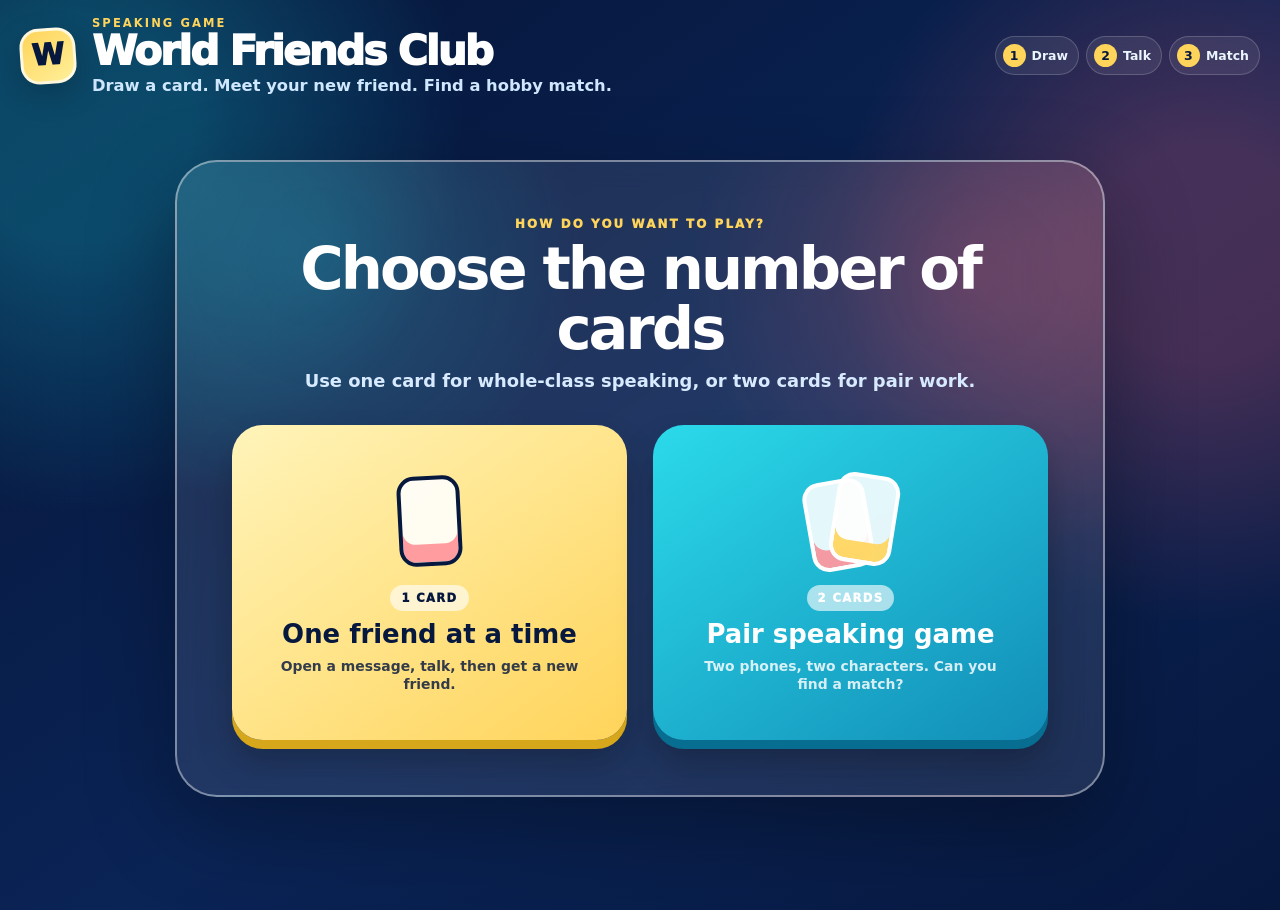
==== commit d8e5c2b3: "Update index.html" ====
--- a/index.html
+++ b/index.html
@@ -47,7 +47,7 @@
               <span class="mode-icon double-card-icon" aria-hidden="true"><i></i><i></i></span>
               <span class="mode-number">2 CARDS</span>
               <strong>Pair speaking game</strong>
-              <small>Two phones, two characters, just like the original game.</small>
+              <small>Two phones, two characters. Can you find a match? </small>
             </button>
           </div>
         </div>
